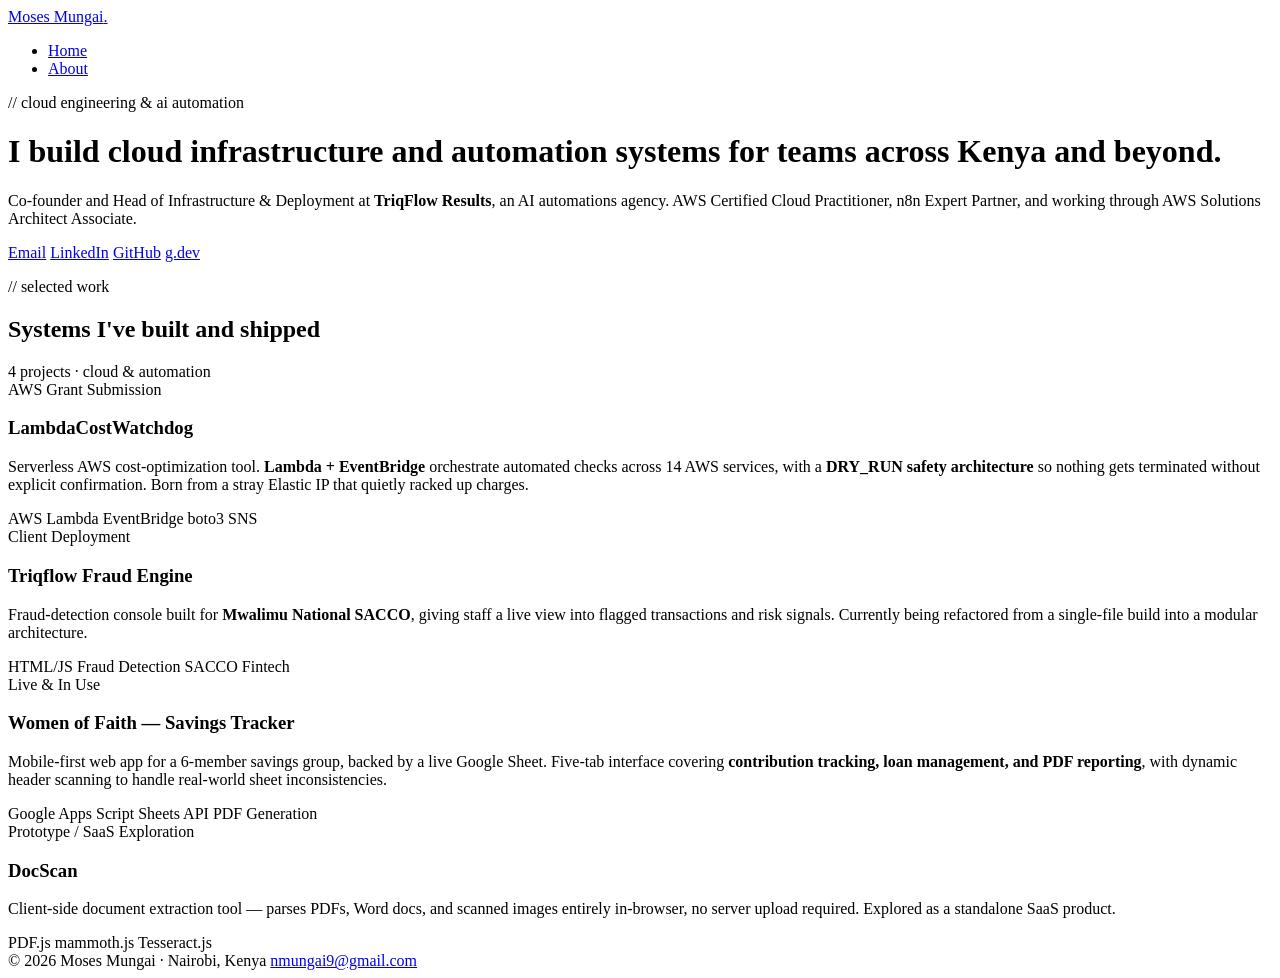
==== index.html @ 9ee469be "Add files via upload" ====
<!DOCTYPE html>
<html lang="en">
<head>
<meta charset="UTF-8">
<meta name="viewport" content="width=device-width, initial-scale=1.0">
<title>Moses Mungai — Cloud Engineer & AI Automation Specialist</title>
<meta name="description" content="Moses Mungai is a cloud engineer and AI automation specialist based in Nairobi, Kenya, and co-founder of TriqFlow Results.">
<link rel="preconnect" href="https://fonts.googleapis.com">
<link rel="preconnect" href="https://fonts.gstatic.com" crossorigin>
<link rel="stylesheet" href="https://fonts.googleapis.com/css2?family=Space+Grotesk:wght@500;600;700&family=Inter:wght@400;500&family=IBM+Plex+Mono:wght@400;500&display=swap">
<link rel="stylesheet" href="assets/css/style.css">
</head>
<body>

<nav class="site-nav">
  <a class="brand" href="index.html">Moses Mungai<span class="dot">.</span></a>
  <ul>
    <li><a class="nav-link active" href="index.html">Home</a></li>
    <li><a class="nav-link" href="about.html">About</a></li>
  </ul>
</nav>

<header class="hero">
  <p class="hero-eyebrow mono">// cloud engineering &amp; ai automation</p>
  <h1>I build cloud infrastructure and automation systems for teams across Kenya and beyond.</h1>
  <p class="lede">Co-founder and Head of Infrastructure &amp; Deployment at <b style="color:var(--text)">TriqFlow Results</b>, an AI automations agency. AWS Certified Cloud Practitioner, n8n Expert Partner, and working through AWS Solutions Architect Associate.</p>
  <div class="hero-links">
    <a href="mailto:nmungai9@gmail.com">Email</a>
    <a href="https://www.linkedin.com/in/moses-mungai-624746160/" target="_blank" rel="noopener">LinkedIn</a>
    <a href="https://github.com/moses910" target="_blank" rel="noopener">GitHub</a>
    <a href="http://g.dev/Mosesmungai" target="_blank" rel="noopener">g.dev</a>
  </div>
</header>

<section class="section" id="work">
  <div class="section-header">
    <div>
      <p class="section-eyebrow mono">// selected work</p>
      <h2 class="section-title">Systems I've built and shipped</h2>
    </div>
    <span class="section-sub mono">4 projects · cloud &amp; automation</span>
  </div>

  <div class="work-grid">

    <div class="card">
      <div class="status status-prod mono"><span class="dot dot-prod"></span>AWS Grant Submission</div>
      <h3>LambdaCostWatchdog</h3>
      <p>Serverless AWS cost-optimization tool. <b>Lambda + EventBridge</b> orchestrate automated checks across 14 AWS services, with a <b>DRY_RUN safety architecture</b> so nothing gets terminated without explicit confirmation. Born from a stray Elastic IP that quietly racked up charges.</p>
      <div class="tags mono">
        <span class="tag">AWS Lambda</span>
        <span class="tag">EventBridge</span>
        <span class="tag">boto3</span>
        <span class="tag">SNS</span>
      </div>
    </div>

    <div class="card">
      <div class="status status-prod mono"><span class="dot dot-prod"></span>Client Deployment</div>
      <h3>Triqflow Fraud Engine</h3>
      <p>Fraud-detection console built for <b>Mwalimu National SACCO</b>, giving staff a live view into flagged transactions and risk signals. Currently being refactored from a single-file build into a modular architecture.</p>
      <div class="tags mono">
        <span class="tag">HTML/JS</span>
        <span class="tag">Fraud Detection</span>
        <span class="tag">SACCO Fintech</span>
      </div>
    </div>

    <div class="card">
      <div class="status status-live mono"><span class="dot dot-live"></span>Live &amp; In Use</div>
      <h3>Women of Faith — Savings Tracker</h3>
      <p>Mobile-first web app for a 6-member savings group, backed by a live Google Sheet. Five-tab interface covering <b>contribution tracking, loan management, and PDF reporting</b>, with dynamic header scanning to handle real-world sheet inconsistencies.</p>
      <div class="tags mono">
        <span class="tag">Google Apps Script</span>
        <span class="tag">Sheets API</span>
        <span class="tag">PDF Generation</span>
      </div>
    </div>

    <div class="card">
      <div class="status status-proto mono"><span class="dot dot-proto"></span>Prototype / SaaS Exploration</div>
      <h3>DocScan</h3>
      <p>Client-side document extraction tool — parses PDFs, Word docs, and scanned images entirely in-browser, no server upload required. Explored as a standalone SaaS product.</p>
      <div class="tags mono">
        <span class="tag">PDF.js</span>
        <span class="tag">mammoth.js</span>
        <span class="tag">Tesseract.js</span>
      </div>
    </div>

  </div>
</section>

<footer class="site-footer">
  <span>© 2026 Moses Mungai · Nairobi, Kenya</span>
  <span><a href="mailto:nmungai9@gmail.com">nmungai9@gmail.com</a></span>
</footer>

</body>
</html>
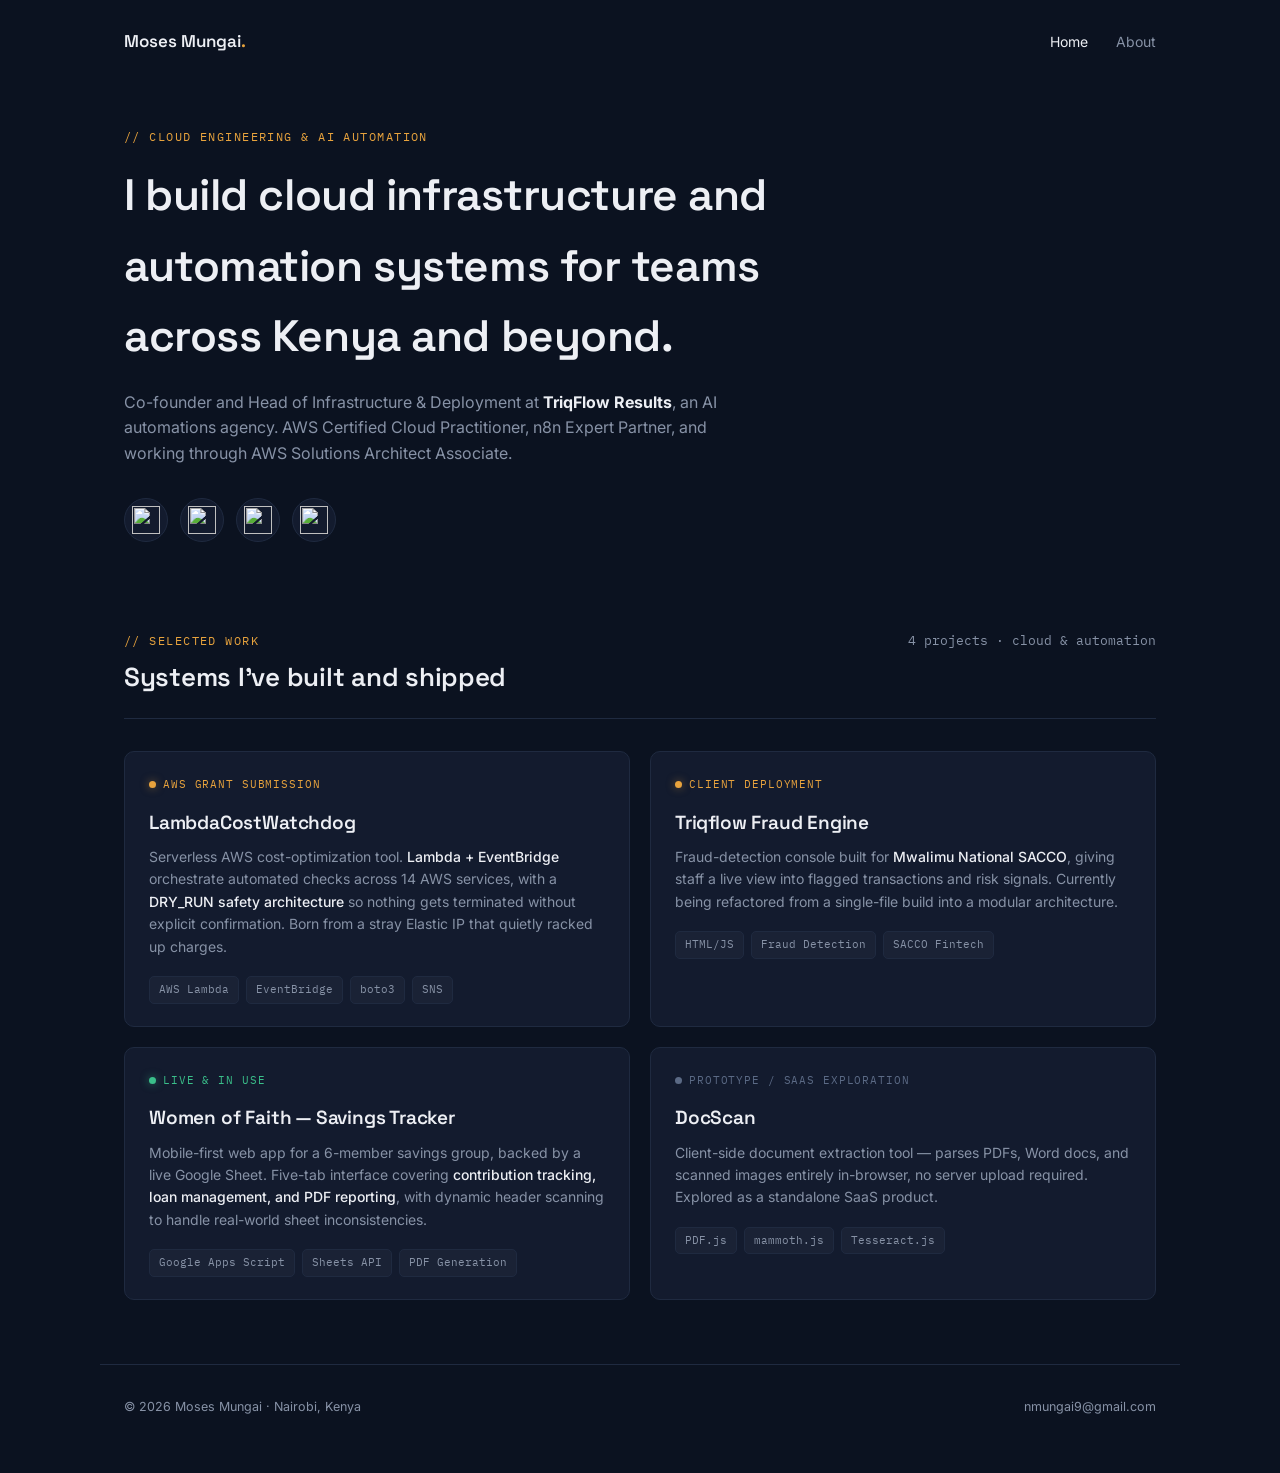
==== commit 018f73c5: "Restyle hero links as icon buttons" ====
--- a/index.html
+++ b/index.html
@@ -24,11 +24,19 @@
   <p class="hero-eyebrow mono">// cloud engineering &amp; ai automation</p>
   <h1>I build cloud infrastructure and automation systems for teams across Kenya and beyond.</h1>
   <p class="lede">Co-founder and Head of Infrastructure &amp; Deployment at <b style="color:var(--text)">TriqFlow Results</b>, an AI automations agency. AWS Certified Cloud Practitioner, n8n Expert Partner, and working through AWS Solutions Architect Associate.</p>
-  <div class="hero-links">
-    <a href="mailto:nmungai9@gmail.com">Email</a>
-    <a href="https://www.linkedin.com/in/moses-mungai-624746160/" target="_blank" rel="noopener">LinkedIn</a>
-    <a href="https://github.com/moses910" target="_blank" rel="noopener">GitHub</a>
-    <a href="http://g.dev/Mosesmungai" target="_blank" rel="noopener">g.dev</a>
+  <div class="hero-links" aria-label="Profile and contact links">
+    <a class="hero-icon-link" href="mailto:nmungai9@gmail.com" aria-label="Email Moses Mungai">
+      <img src="https://ssl.gstatic.com/atari/images/sociallinks/email_white_28dp.png" alt="" width="28" height="28">
+    </a>
+    <a class="hero-icon-link" href="https://www.linkedin.com/in/moses-mungai-624746160/" target="_blank" rel="noopener" aria-label="Moses Mungai on LinkedIn">
+      <img src="https://ssl.gstatic.com/atari/images/sociallinks/linkedin_white_28dp.png" alt="" width="28" height="28">
+    </a>
+    <a class="hero-icon-link" href="https://github.com/moses910" target="_blank" rel="noopener" aria-label="Moses Mungai on GitHub">
+      <img src="https://ssl.gstatic.com/atari/images/sociallinks/github_white_28dp.png" alt="" width="28" height="28">
+    </a>
+    <a class="hero-icon-link" href="http://g.dev/Mosesmungai" target="_blank" rel="noopener" aria-label="Moses Mungai on g.dev">
+      <img src="https://ssl.gstatic.com/atari/images/sociallinks/link_white_28dp.png" alt="" width="28" height="28">
+    </a>
   </div>
 </header>
 
--- a/assets/css/style.css
+++ b/assets/css/style.css
@@ -0,0 +1,356 @@
+/* ===== Design tokens ===== */
+:root {
+  --bg: #0B1220;
+  --surface: #131B2E;
+  --surface-hover: #182238;
+  --border: #1F2A40;
+  --text: #EDEFF4;
+  --text-muted: #8792A6;
+  --amber: #E8A33D;
+  --mint: #3ABF8A;
+  --slate: #5B6A85;
+  --max: 1080px;
+}
+
+* { box-sizing: border-box; }
+
+html { scroll-behavior: smooth; }
+
+body {
+  margin: 0;
+  background: var(--bg);
+  color: var(--text);
+  font-family: 'Inter', -apple-system, BlinkMacSystemFont, sans-serif;
+  line-height: 1.6;
+}
+
+h1, h2, h3 {
+  font-family: 'Space Grotesk', sans-serif;
+  font-weight: 600;
+  letter-spacing: -0.01em;
+  margin: 0;
+}
+
+a { color: inherit; }
+
+a:focus-visible, button:focus-visible {
+  outline: 2px solid var(--amber);
+  outline-offset: 3px;
+}
+
+.mono {
+  font-family: 'IBM Plex Mono', monospace;
+}
+
+/* ===== Nav ===== */
+.site-nav {
+  max-width: var(--max);
+  margin: 0 auto;
+  display: flex;
+  align-items: center;
+  justify-content: space-between;
+  padding: 28px 24px 0;
+}
+
+.site-nav .brand {
+  font-family: 'Space Grotesk', sans-serif;
+  font-weight: 600;
+  font-size: 17px;
+  text-decoration: none;
+  color: var(--text);
+}
+
+.site-nav .brand .dot {
+  color: var(--amber);
+}
+
+.site-nav ul {
+  list-style: none;
+  display: flex;
+  gap: 28px;
+  margin: 0;
+  padding: 0;
+}
+
+.site-nav a.nav-link {
+  text-decoration: none;
+  font-size: 14px;
+  color: var(--text-muted);
+  transition: color 0.15s ease;
+}
+
+.site-nav a.nav-link:hover,
+.site-nav a.nav-link.active {
+  color: var(--text);
+}
+
+/* ===== Hero ===== */
+.hero {
+  max-width: var(--max);
+  margin: 0 auto;
+  padding: 72px 24px 48px;
+}
+
+.hero-eyebrow {
+  font-size: 12px;
+  letter-spacing: 0.12em;
+  text-transform: uppercase;
+  color: var(--amber);
+  margin: 0 0 14px;
+}
+
+.hero h1 {
+  font-size: clamp(30px, 4vw, 44px);
+  max-width: 780px;
+}
+
+.hero p.lede {
+  max-width: 620px;
+  color: var(--text-muted);
+  font-size: 16px;
+  margin-top: 18px;
+}
+
+.hero-links {
+  display: flex;
+  gap: 12px;
+  margin-top: 32px;
+  flex-wrap: wrap;
+}
+
+.hero-icon-link {
+  display: inline-flex;
+  align-items: center;
+  justify-content: center;
+  width: 44px;
+  height: 44px;
+  text-decoration: none;
+  background: var(--surface);
+  border: 1px solid var(--border);
+  border-radius: 50%;
+  transition: border-color 0.15s ease, background 0.15s ease, transform 0.15s ease;
+}
+
+.hero-icon-link:hover {
+  border-color: var(--amber);
+  background: var(--surface-hover);
+  transform: translateY(-1px);
+}
+
+.hero-icon-link img {
+  width: 28px;
+  height: 28px;
+  display: block;
+}
+
+/* ===== Section shell (reused: Selected Work / Certifications / Experience) ===== */
+.section {
+  max-width: var(--max);
+  margin: 0 auto;
+  padding: 40px 24px 64px;
+}
+
+.section-header {
+  display: flex;
+  align-items: baseline;
+  justify-content: space-between;
+  flex-wrap: wrap;
+  gap: 12px;
+  border-bottom: 1px solid var(--border);
+  padding-bottom: 20px;
+  margin-bottom: 32px;
+}
+
+.section-eyebrow {
+  font-size: 12px;
+  letter-spacing: 0.12em;
+  color: var(--amber);
+  text-transform: uppercase;
+  margin: 0 0 6px;
+}
+
+.section-title {
+  font-size: 26px;
+}
+
+.section-sub {
+  font-size: 12.5px;
+  color: var(--text-muted);
+}
+
+/* ===== Work grid ===== */
+.work-grid {
+  display: grid;
+  grid-template-columns: repeat(2, 1fr);
+  gap: 20px;
+}
+
+.card {
+  background: var(--surface);
+  border: 1px solid var(--border);
+  border-radius: 10px;
+  padding: 24px 24px 22px;
+  transition: border-color 0.2s ease, background 0.2s ease, transform 0.2s ease;
+}
+
+.card:hover {
+  background: var(--surface-hover);
+  border-color: #2A3B5C;
+  transform: translateY(-2px);
+}
+
+.status {
+  display: flex;
+  align-items: center;
+  gap: 7px;
+  font-size: 11px;
+  letter-spacing: 0.08em;
+  text-transform: uppercase;
+  margin-bottom: 14px;
+}
+
+.dot {
+  width: 7px;
+  height: 7px;
+  border-radius: 50%;
+  flex-shrink: 0;
+}
+
+.dot-live { background: var(--mint); box-shadow: 0 0 8px rgba(58,191,138,0.6); }
+.dot-prod { background: var(--amber); box-shadow: 0 0 8px rgba(232,163,61,0.5); }
+.dot-proto { background: var(--slate); }
+
+.status-live { color: var(--mint); }
+.status-prod { color: var(--amber); }
+.status-proto { color: var(--slate); }
+
+.card h3 {
+  font-size: 19px;
+  margin-bottom: 8px;
+}
+
+.card p {
+  font-size: 14px;
+  color: var(--text-muted);
+  margin: 0 0 18px;
+}
+
+.card p b { color: var(--text); font-weight: 500; }
+
+.tags {
+  display: flex;
+  flex-wrap: wrap;
+  gap: 7px;
+}
+
+.tag {
+  font-size: 11px;
+  color: var(--text-muted);
+  background: rgba(255,255,255,0.03);
+  border: 1px solid var(--border);
+  padding: 4px 9px;
+  border-radius: 5px;
+}
+
+/* ===== Certifications ===== */
+.cert-grid {
+  display: grid;
+  grid-template-columns: repeat(2, 1fr);
+  gap: 14px;
+}
+
+.cert {
+  display: flex;
+  align-items: center;
+  gap: 14px;
+  background: var(--surface);
+  border: 1px solid var(--border);
+  border-radius: 10px;
+  padding: 16px 18px;
+}
+
+.cert-icon {
+  width: 34px;
+  height: 34px;
+  border-radius: 8px;
+  background: rgba(232,163,61,0.1);
+  border: 1px solid rgba(232,163,61,0.3);
+  display: flex;
+  align-items: center;
+  justify-content: center;
+  color: var(--amber);
+  font-size: 13px;
+  font-weight: 600;
+  flex-shrink: 0;
+}
+
+.cert-name { font-size: 14px; color: var(--text); margin: 0 0 2px; }
+.cert-meta { font-size: 12px; color: var(--text-muted); margin: 0; }
+
+/* ===== Experience timeline ===== */
+.timeline-item {
+  padding: 20px 0;
+  border-bottom: 1px solid var(--border);
+}
+
+.timeline-item:last-child { border-bottom: none; }
+
+.timeline-top {
+  display: flex;
+  justify-content: space-between;
+  flex-wrap: wrap;
+  gap: 8px;
+  margin-bottom: 6px;
+}
+
+.timeline-role { font-size: 16px; color: var(--text); font-weight: 500; font-family: 'Space Grotesk', sans-serif; }
+.timeline-org { font-size: 13px; color: var(--amber); }
+.timeline-date { font-size: 12px; color: var(--text-muted); }
+
+.timeline-item ul {
+  margin: 10px 0 0;
+  padding-left: 18px;
+  color: var(--text-muted);
+  font-size: 14px;
+}
+
+.timeline-item li { margin-bottom: 5px; }
+
+/* ===== About intro ===== */
+.about-copy {
+  max-width: 720px;
+  color: var(--text-muted);
+  font-size: 15px;
+}
+
+.about-copy p { margin: 0 0 16px; }
+
+/* ===== Footer ===== */
+.site-footer {
+  max-width: var(--max);
+  margin: 0 auto;
+  padding: 32px 24px 56px;
+  border-top: 1px solid var(--border);
+  display: flex;
+  justify-content: space-between;
+  flex-wrap: wrap;
+  gap: 12px;
+  font-size: 12.5px;
+  color: var(--text-muted);
+}
+
+.site-footer a { text-decoration: none; color: var(--text-muted); }
+.site-footer a:hover { color: var(--amber); }
+
+/* ===== Responsive ===== */
+@media (max-width: 720px) {
+  .work-grid, .cert-grid { grid-template-columns: 1fr; }
+  .site-nav { flex-direction: column; align-items: flex-start; gap: 14px; }
+  .site-nav ul { gap: 18px; }
+}
+
+/* ===== Reduced motion ===== */
+@media (prefers-reduced-motion: reduce) {
+  html { scroll-behavior: auto; }
+  .card { transition: none; }
+}
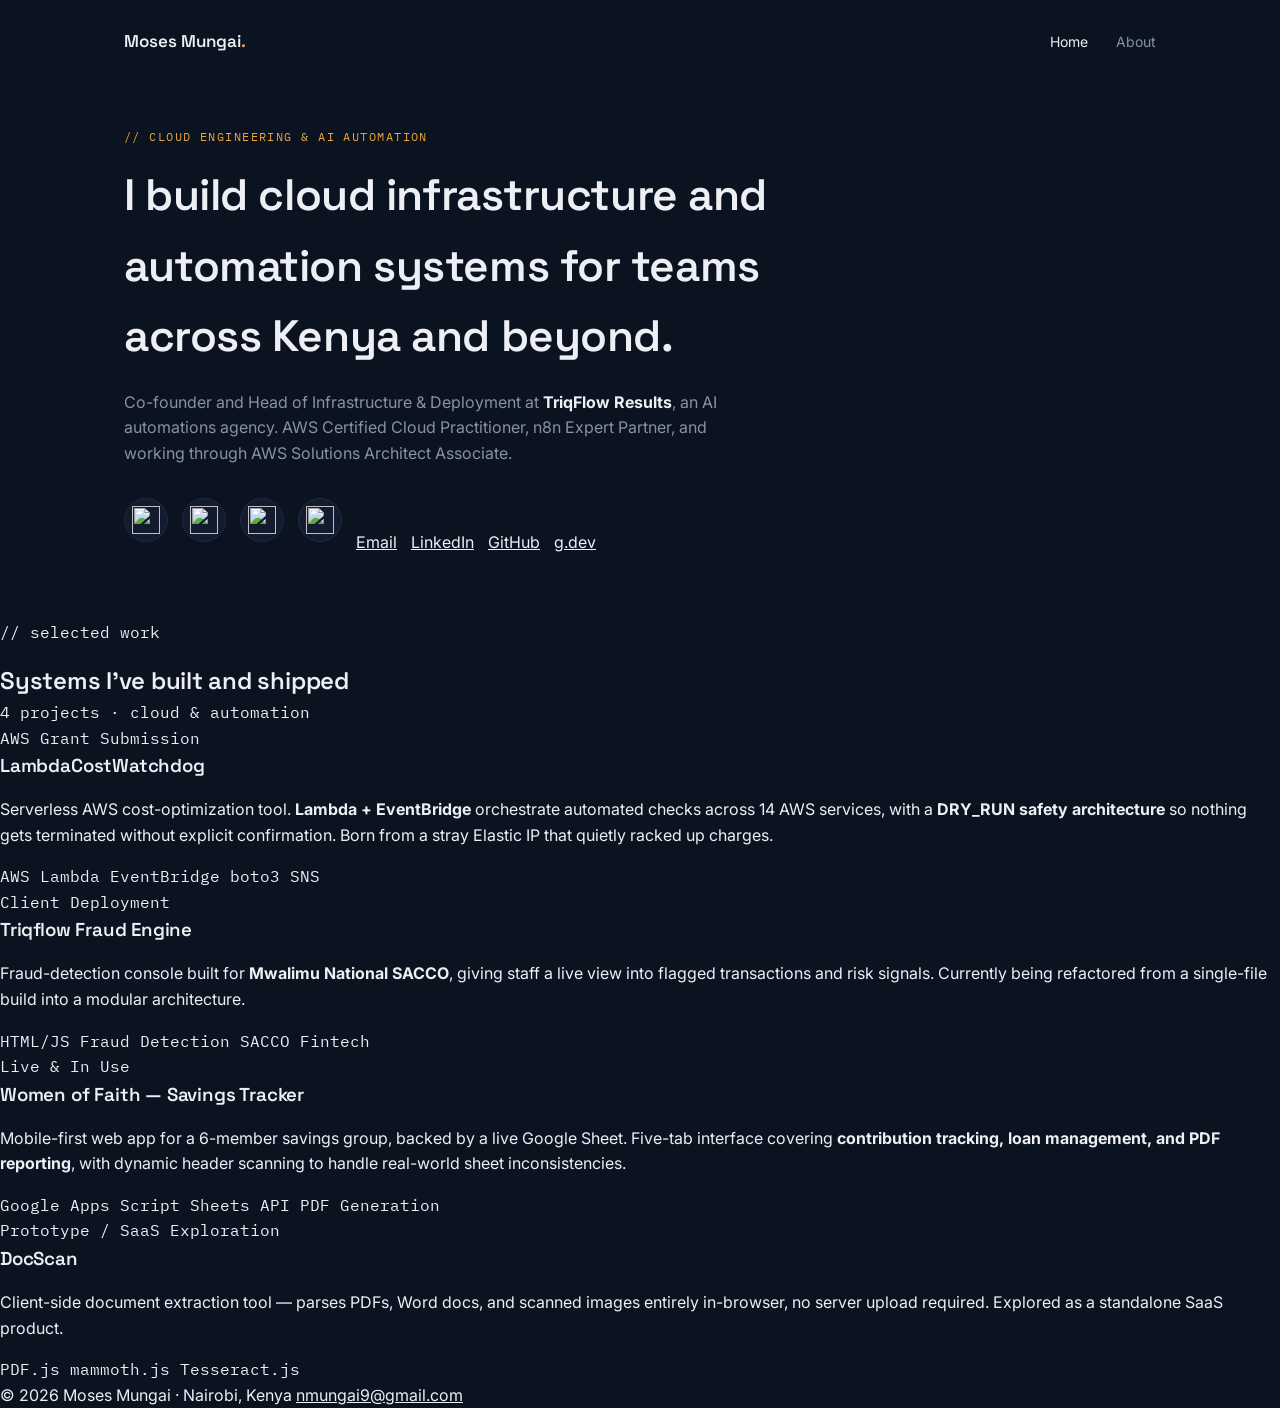
==== commit 244db309: "Merge branch 'main' into codex/find-repository-purpose-and-overview" ====
--- a/index.html
+++ b/index.html
@@ -37,6 +37,11 @@
     <a class="hero-icon-link" href="http://g.dev/Mosesmungai" target="_blank" rel="noopener" aria-label="Moses Mungai on g.dev">
       <img src="https://ssl.gstatic.com/atari/images/sociallinks/link_white_28dp.png" alt="" width="28" height="28">
     </a>
+  <div class="hero-links">
+    <a href="mailto:nmungai9@gmail.com">Email</a>
+    <a href="https://www.linkedin.com/in/moses-mungai-624746160/" target="_blank" rel="noopener">LinkedIn</a>
+    <a href="https://github.com/moses910" target="_blank" rel="noopener">GitHub</a>
+    <a href="http://g.dev/Mosesmungai" target="_blank" rel="noopener">g.dev</a>
   </div>
 </header>
 
--- a/assets/css/style.css
+++ b/assets/css/style.css
@@ -114,6 +114,7 @@
 .hero-links {
   display: flex;
   gap: 12px;
+  gap: 14px;
   margin-top: 32px;
   flex-wrap: wrap;
 }
@@ -141,6 +142,23 @@
   width: 28px;
   height: 28px;
   display: block;
+.hero-links a {
+  display: inline-flex;
+  align-items: center;
+  gap: 8px;
+  text-decoration: none;
+  font-size: 13px;
+  color: var(--text);
+  background: var(--surface);
+  border: 1px solid var(--border);
+  padding: 9px 16px;
+  border-radius: 8px;
+  transition: border-color 0.15s ease, background 0.15s ease;
+}
+
+.hero-links a:hover {
+  border-color: var(--amber);
+  background: var(--surface-hover);
 }
 
 /* ===== Section shell (reused: Selected Work / Certifications / Experience) ===== */
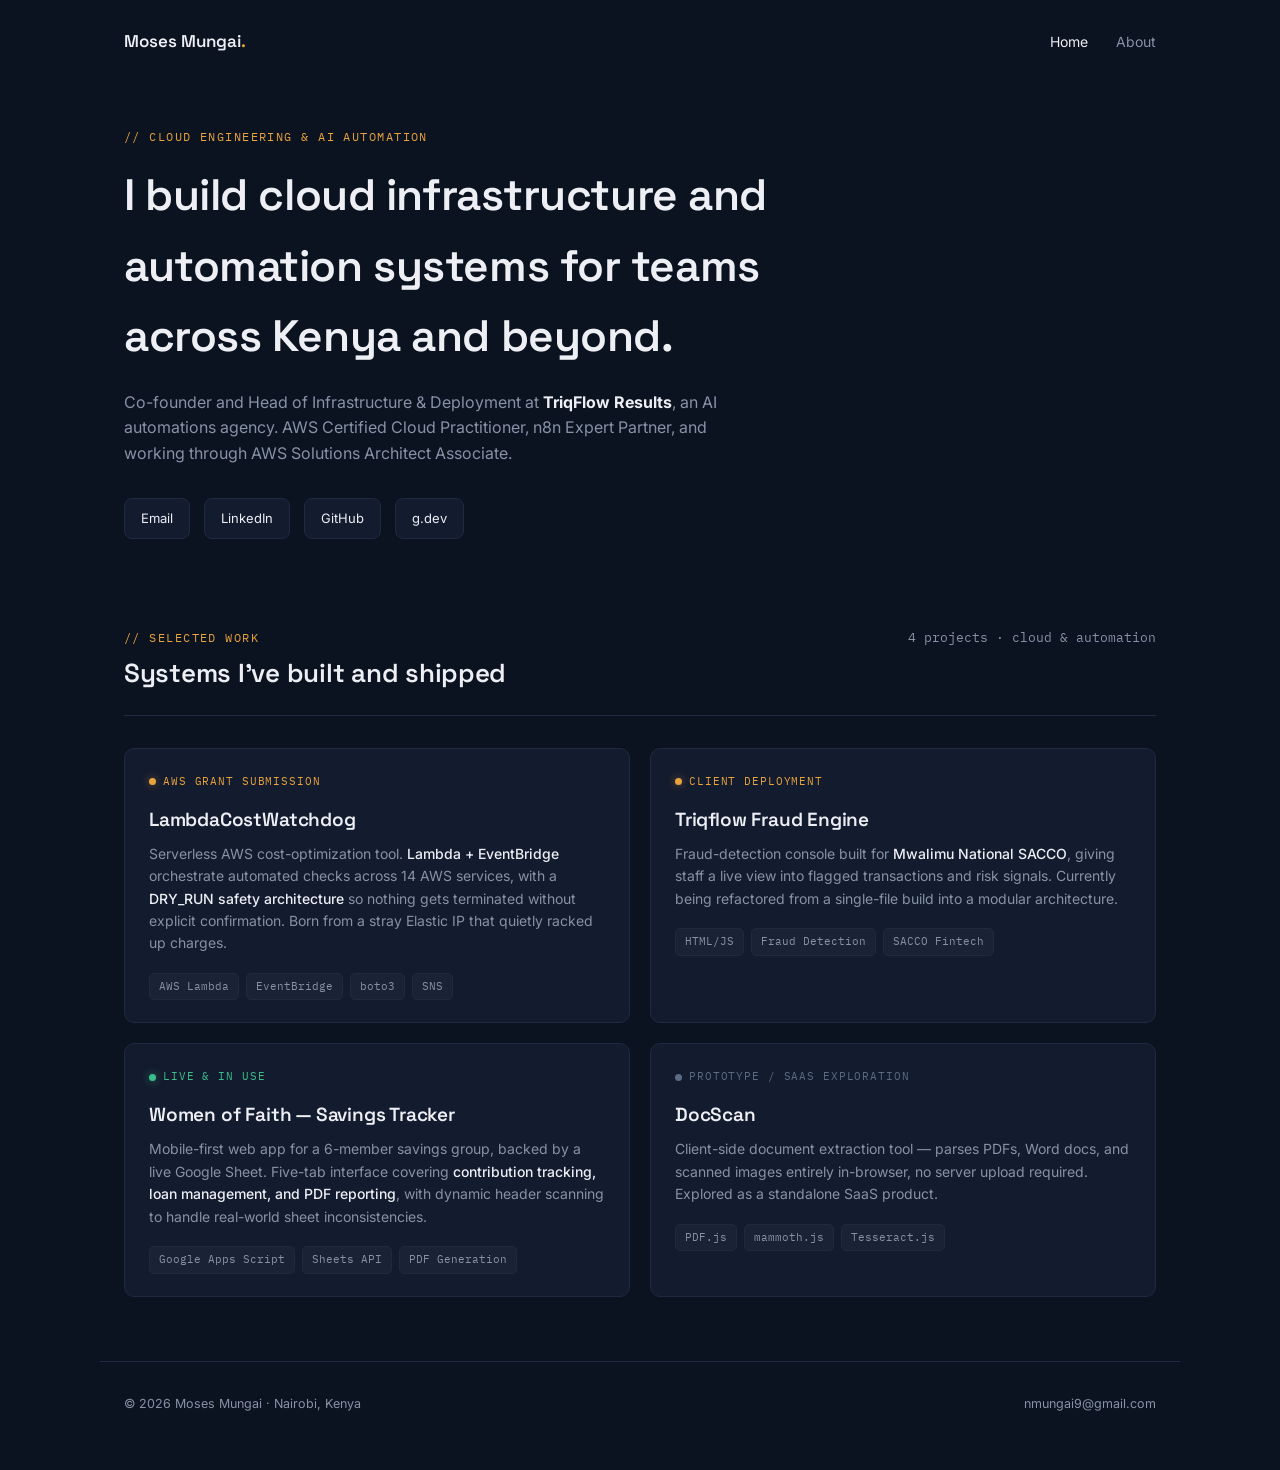
==== commit 002c8630: "Revert "Refactor hero links to circular icon buttons and flatten site directory"" ====
--- a/index.html
+++ b/index.html
@@ -24,19 +24,6 @@
   <p class="hero-eyebrow mono">// cloud engineering &amp; ai automation</p>
   <h1>I build cloud infrastructure and automation systems for teams across Kenya and beyond.</h1>
   <p class="lede">Co-founder and Head of Infrastructure &amp; Deployment at <b style="color:var(--text)">TriqFlow Results</b>, an AI automations agency. AWS Certified Cloud Practitioner, n8n Expert Partner, and working through AWS Solutions Architect Associate.</p>
-  <div class="hero-links" aria-label="Profile and contact links">
-    <a class="hero-icon-link" href="mailto:nmungai9@gmail.com" aria-label="Email Moses Mungai">
-      <img src="https://ssl.gstatic.com/atari/images/sociallinks/email_white_28dp.png" alt="" width="28" height="28">
-    </a>
-    <a class="hero-icon-link" href="https://www.linkedin.com/in/moses-mungai-624746160/" target="_blank" rel="noopener" aria-label="Moses Mungai on LinkedIn">
-      <img src="https://ssl.gstatic.com/atari/images/sociallinks/linkedin_white_28dp.png" alt="" width="28" height="28">
-    </a>
-    <a class="hero-icon-link" href="https://github.com/moses910" target="_blank" rel="noopener" aria-label="Moses Mungai on GitHub">
-      <img src="https://ssl.gstatic.com/atari/images/sociallinks/github_white_28dp.png" alt="" width="28" height="28">
-    </a>
-    <a class="hero-icon-link" href="http://g.dev/Mosesmungai" target="_blank" rel="noopener" aria-label="Moses Mungai on g.dev">
-      <img src="https://ssl.gstatic.com/atari/images/sociallinks/link_white_28dp.png" alt="" width="28" height="28">
-    </a>
   <div class="hero-links">
     <a href="mailto:nmungai9@gmail.com">Email</a>
     <a href="https://www.linkedin.com/in/moses-mungai-624746160/" target="_blank" rel="noopener">LinkedIn</a>
--- a/assets/css/style.css
+++ b/assets/css/style.css
@@ -113,35 +113,11 @@
 
 .hero-links {
   display: flex;
-  gap: 12px;
   gap: 14px;
   margin-top: 32px;
   flex-wrap: wrap;
 }
 
-.hero-icon-link {
-  display: inline-flex;
-  align-items: center;
-  justify-content: center;
-  width: 44px;
-  height: 44px;
-  text-decoration: none;
-  background: var(--surface);
-  border: 1px solid var(--border);
-  border-radius: 50%;
-  transition: border-color 0.15s ease, background 0.15s ease, transform 0.15s ease;
-}
-
-.hero-icon-link:hover {
-  border-color: var(--amber);
-  background: var(--surface-hover);
-  transform: translateY(-1px);
-}
-
-.hero-icon-link img {
-  width: 28px;
-  height: 28px;
-  display: block;
 .hero-links a {
   display: inline-flex;
   align-items: center;
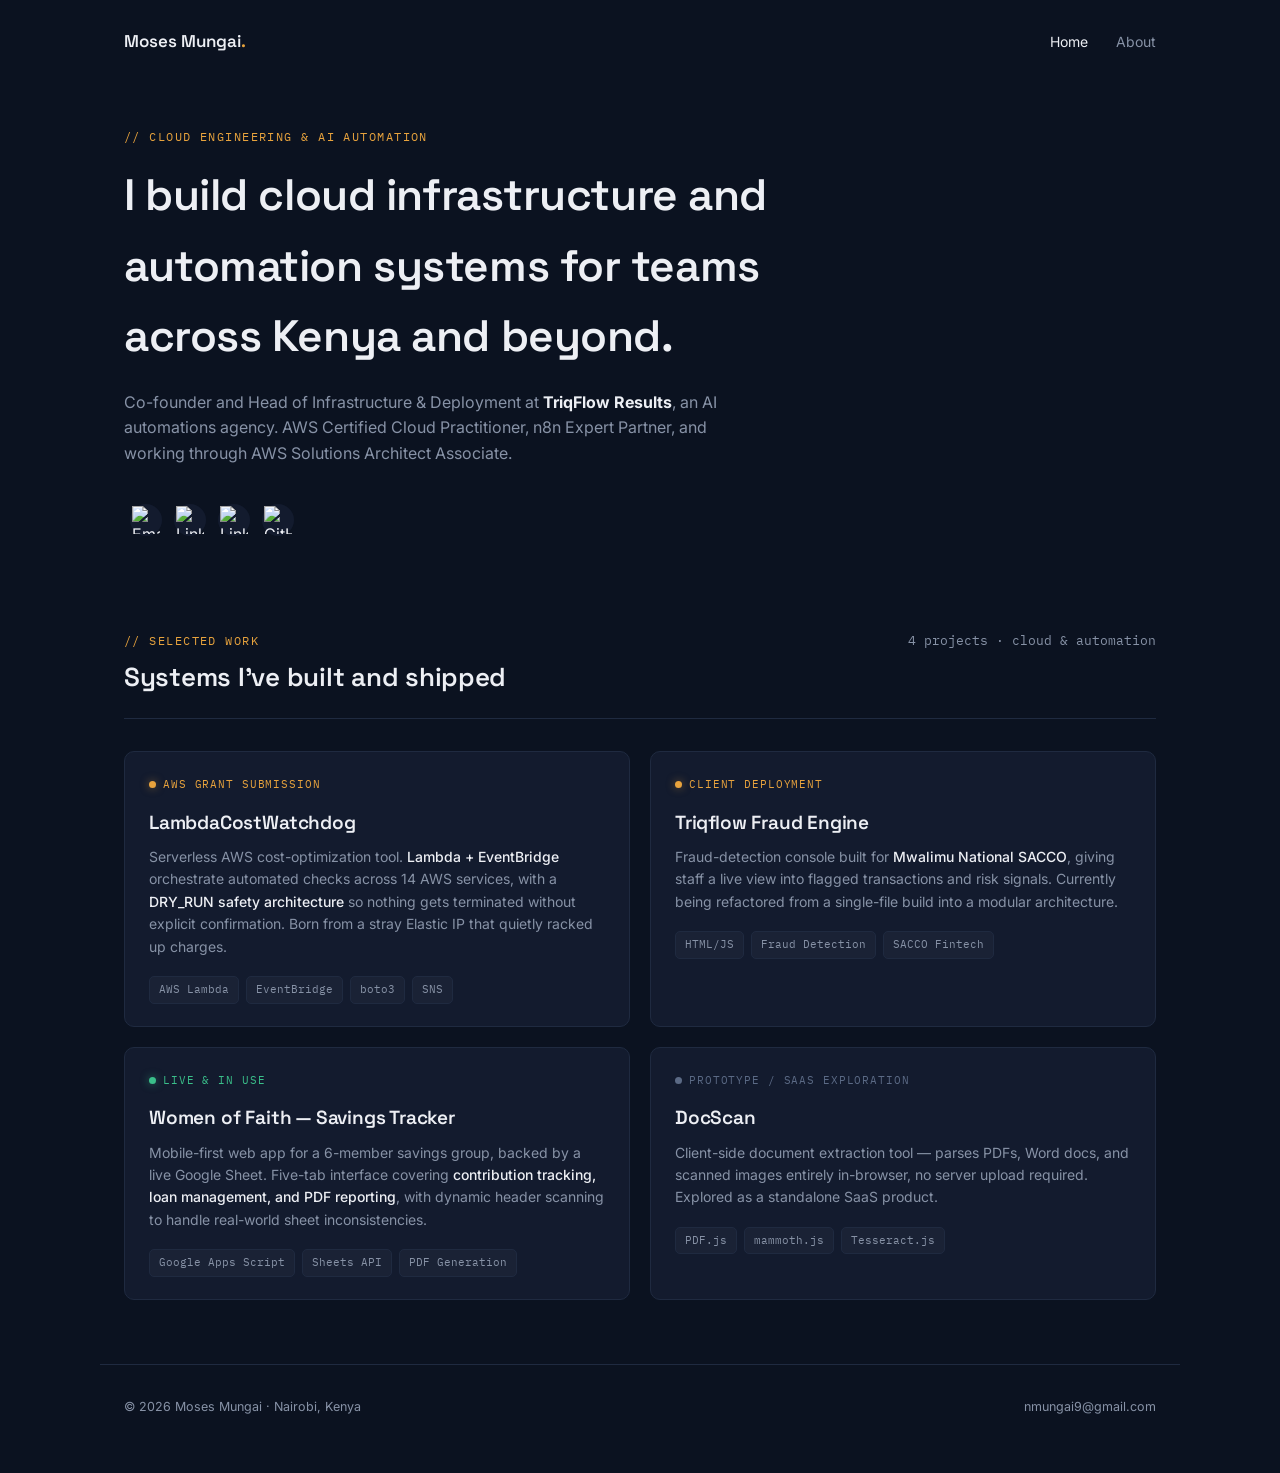
==== commit cd64ed6f: "Match hero link icon button style" ====
--- a/index.html
+++ b/index.html
@@ -24,11 +24,19 @@
   <p class="hero-eyebrow mono">// cloud engineering &amp; ai automation</p>
   <h1>I build cloud infrastructure and automation systems for teams across Kenya and beyond.</h1>
   <p class="lede">Co-founder and Head of Infrastructure &amp; Deployment at <b style="color:var(--text)">TriqFlow Results</b>, an AI automations agency. AWS Certified Cloud Practitioner, n8n Expert Partner, and working through AWS Solutions Architect Associate.</p>
-  <div class="hero-links">
-    <a href="mailto:nmungai9@gmail.com">Email</a>
-    <a href="https://www.linkedin.com/in/moses-mungai-624746160/" target="_blank" rel="noopener">LinkedIn</a>
-    <a href="https://github.com/moses910" target="_blank" rel="noopener">GitHub</a>
-    <a href="http://g.dev/Mosesmungai" target="_blank" rel="noopener">g.dev</a>
+  <div class="hero-links" aria-label="Profile and contact links">
+    <a class="hero-icon-link" href="mailto:nmungai9@gmail.com" target="_blank" aria-label="Email Moses Mungai">
+      <img class="hero-icon" src="https://ssl.gstatic.com/atari/images/sociallinks/email_white_28dp.png" alt="Email" width="28" height="28">
+    </a>
+    <a class="hero-icon-link" href="https://www.linkedin.com/in/moses-mungai-624746160/" target="_blank" rel="noopener" aria-label="Moses Mungai on LinkedIn">
+      <img class="hero-icon" src="https://ssl.gstatic.com/atari/images/sociallinks/linkedin_white_28dp.png" alt="LinkedIn" width="28" height="28">
+    </a>
+    <a class="hero-icon-link" href="http://g.dev/Mosesmungai" target="_blank" rel="noopener" aria-label="Moses Mungai on g.dev">
+      <img class="hero-icon" src="https://ssl.gstatic.com/atari/images/sociallinks/link_white_28dp.png" alt="Link" width="28" height="28">
+    </a>
+    <a class="hero-icon-link" href="https://github.com/moses910" target="_blank" rel="noopener" aria-label="Moses Mungai on GitHub">
+      <img class="hero-icon" src="https://ssl.gstatic.com/atari/images/sociallinks/github_white_28dp.png" alt="GitHub" width="28" height="28">
+    </a>
   </div>
 </header>
 
--- a/assets/css/style.css
+++ b/assets/css/style.css
@@ -113,28 +113,30 @@
 
 .hero-links {
   display: flex;
-  gap: 14px;
   margin-top: 32px;
   flex-wrap: wrap;
 }
 
-.hero-links a {
+.hero-icon-link {
   display: inline-flex;
   align-items: center;
-  gap: 8px;
+  justify-content: center;
+  width: 32px;
+  height: 32px;
+  margin: 6px;
   text-decoration: none;
-  font-size: 13px;
-  color: var(--text);
   background: var(--surface);
-  border: 1px solid var(--border);
-  padding: 9px 16px;
-  border-radius: 8px;
-  transition: border-color 0.15s ease, background 0.15s ease;
-}
-
-.hero-links a:hover {
-  border-color: var(--amber);
+  border-radius: 50%;
+}
+
+.hero-icon-link:hover {
   background: var(--surface-hover);
+}
+
+.hero-icon {
+  width: 28px;
+  height: 28px;
+  display: block;
 }
 
 /* ===== Section shell (reused: Selected Work / Certifications / Experience) ===== */
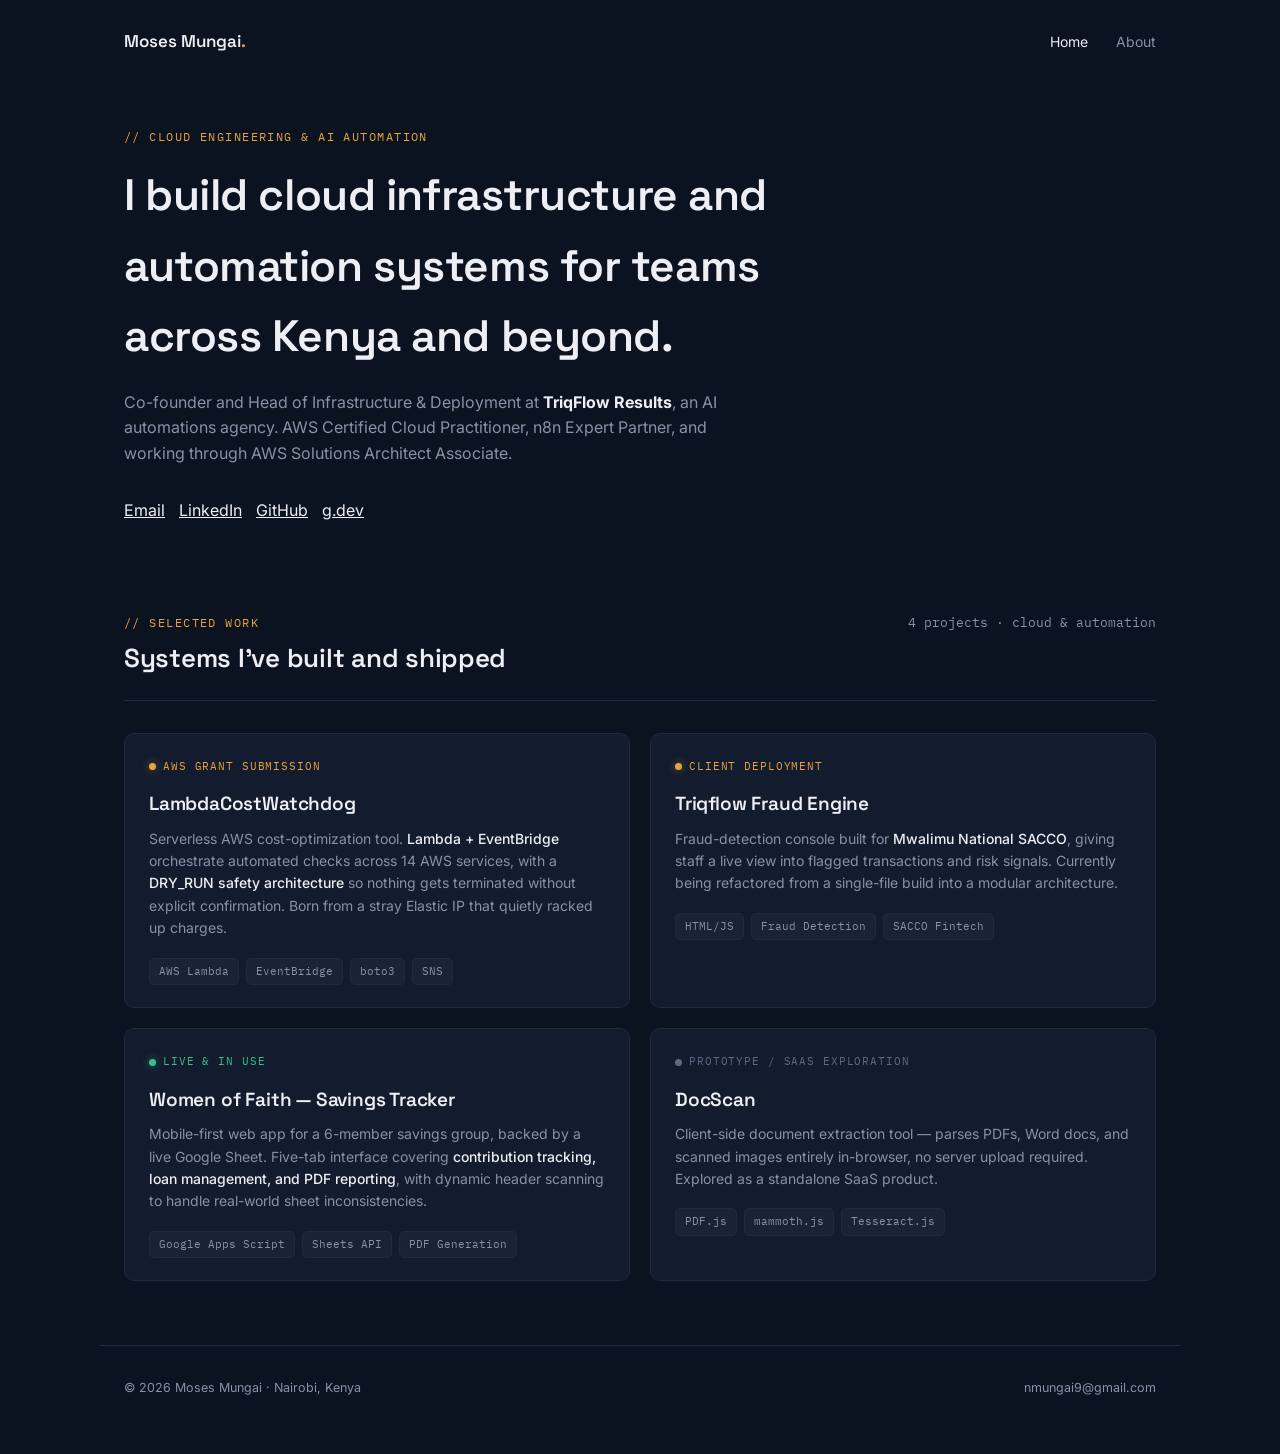
==== commit d4158747: "Merge branch 'main' into codex/find-repository-purpose-and-overview-uu9boe" ====
--- a/index.html
+++ b/index.html
@@ -24,19 +24,11 @@
   <p class="hero-eyebrow mono">// cloud engineering &amp; ai automation</p>
   <h1>I build cloud infrastructure and automation systems for teams across Kenya and beyond.</h1>
   <p class="lede">Co-founder and Head of Infrastructure &amp; Deployment at <b style="color:var(--text)">TriqFlow Results</b>, an AI automations agency. AWS Certified Cloud Practitioner, n8n Expert Partner, and working through AWS Solutions Architect Associate.</p>
-  <div class="hero-links" aria-label="Profile and contact links">
-    <a class="hero-icon-link" href="mailto:nmungai9@gmail.com" target="_blank" aria-label="Email Moses Mungai">
-      <img class="hero-icon" src="https://ssl.gstatic.com/atari/images/sociallinks/email_white_28dp.png" alt="Email" width="28" height="28">
-    </a>
-    <a class="hero-icon-link" href="https://www.linkedin.com/in/moses-mungai-624746160/" target="_blank" rel="noopener" aria-label="Moses Mungai on LinkedIn">
-      <img class="hero-icon" src="https://ssl.gstatic.com/atari/images/sociallinks/linkedin_white_28dp.png" alt="LinkedIn" width="28" height="28">
-    </a>
-    <a class="hero-icon-link" href="http://g.dev/Mosesmungai" target="_blank" rel="noopener" aria-label="Moses Mungai on g.dev">
-      <img class="hero-icon" src="https://ssl.gstatic.com/atari/images/sociallinks/link_white_28dp.png" alt="Link" width="28" height="28">
-    </a>
-    <a class="hero-icon-link" href="https://github.com/moses910" target="_blank" rel="noopener" aria-label="Moses Mungai on GitHub">
-      <img class="hero-icon" src="https://ssl.gstatic.com/atari/images/sociallinks/github_white_28dp.png" alt="GitHub" width="28" height="28">
-    </a>
+  <div class="hero-links">
+    <a href="mailto:nmungai9@gmail.com">Email</a>
+    <a href="https://www.linkedin.com/in/moses-mungai-624746160/" target="_blank" rel="noopener">LinkedIn</a>
+    <a href="https://github.com/moses910" target="_blank" rel="noopener">GitHub</a>
+    <a href="http://g.dev/Mosesmungai" target="_blank" rel="noopener">g.dev</a>
   </div>
 </header>
 
--- a/assets/css/style.css
+++ b/assets/css/style.css
@@ -113,6 +113,7 @@
 
 .hero-links {
   display: flex;
+  gap: 14px;
   margin-top: 32px;
   flex-wrap: wrap;
 }
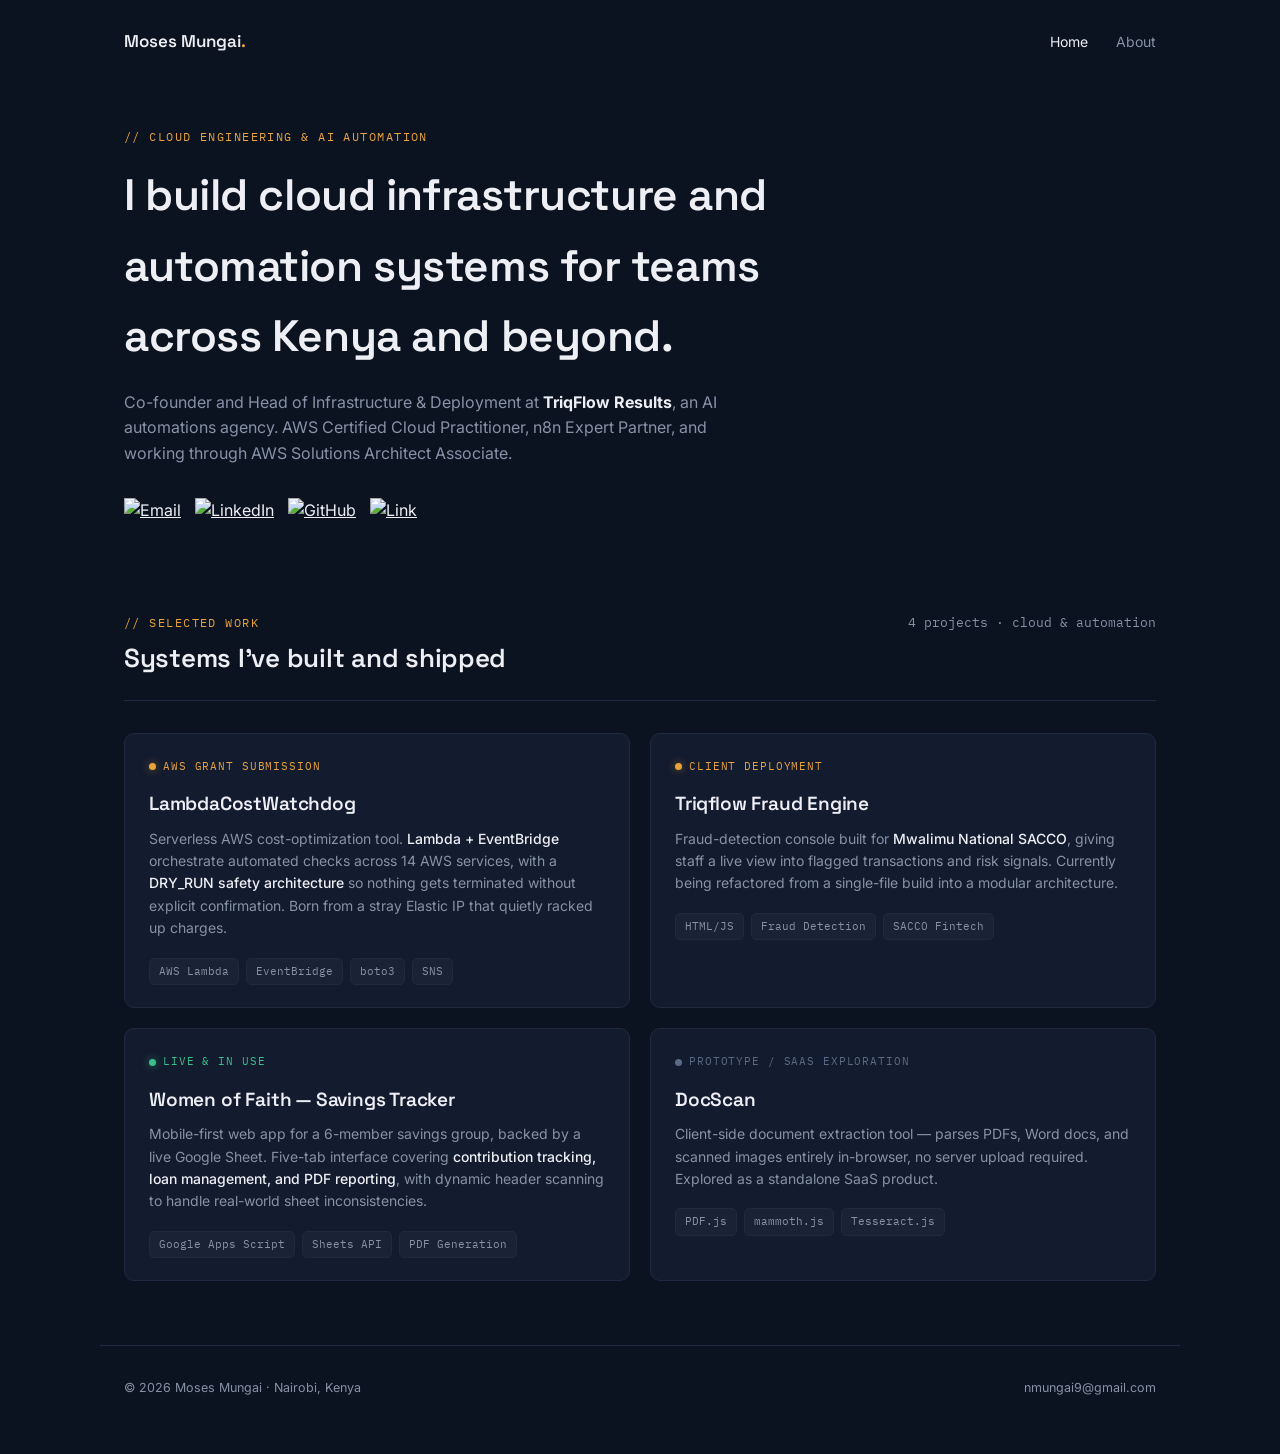
==== commit 3e8a5b1f: "Replace text links with icon buttons in hero section" ====
--- a/index.html
+++ b/index.html
@@ -25,10 +25,10 @@
   <h1>I build cloud infrastructure and automation systems for teams across Kenya and beyond.</h1>
   <p class="lede">Co-founder and Head of Infrastructure &amp; Deployment at <b style="color:var(--text)">TriqFlow Results</b>, an AI automations agency. AWS Certified Cloud Practitioner, n8n Expert Partner, and working through AWS Solutions Architect Associate.</p>
   <div class="hero-links">
-    <a href="mailto:nmungai9@gmail.com">Email</a>
-    <a href="https://www.linkedin.com/in/moses-mungai-624746160/" target="_blank" rel="noopener">LinkedIn</a>
-    <a href="https://github.com/moses910" target="_blank" rel="noopener">GitHub</a>
-    <a href="http://g.dev/Mosesmungai" target="_blank" rel="noopener">g.dev</a>
+    <a href="mailto:nmungai9@gmail.com" target="_blank" rel="noopener"><img src="https://ssl.gstatic.com/atari/images/sociallinks/email_white_28dp.png" alt="Email" width="28" height="28"></a>
+    <a href="https://www.linkedin.com/in/moses-mungai-624746160/" target="_blank" rel="noopener"><img src="https://ssl.gstatic.com/atari/images/sociallinks/linkedin_white_28dp.png" alt="LinkedIn" width="28" height="28"></a>
+    <a href="https://github.com/moses910" target="_blank" rel="noopener"><img src="https://ssl.gstatic.com/atari/images/sociallinks/github_white_28dp.png" alt="GitHub" width="28" height="28"></a>
+    <a href="http://g.dev/Mosesmungai" target="_blank" rel="noopener"><img src="https://ssl.gstatic.com/atari/images/sociallinks/link_white_28dp.png" alt="Link" width="28" height="28"></a>
   </div>
 </header>
 
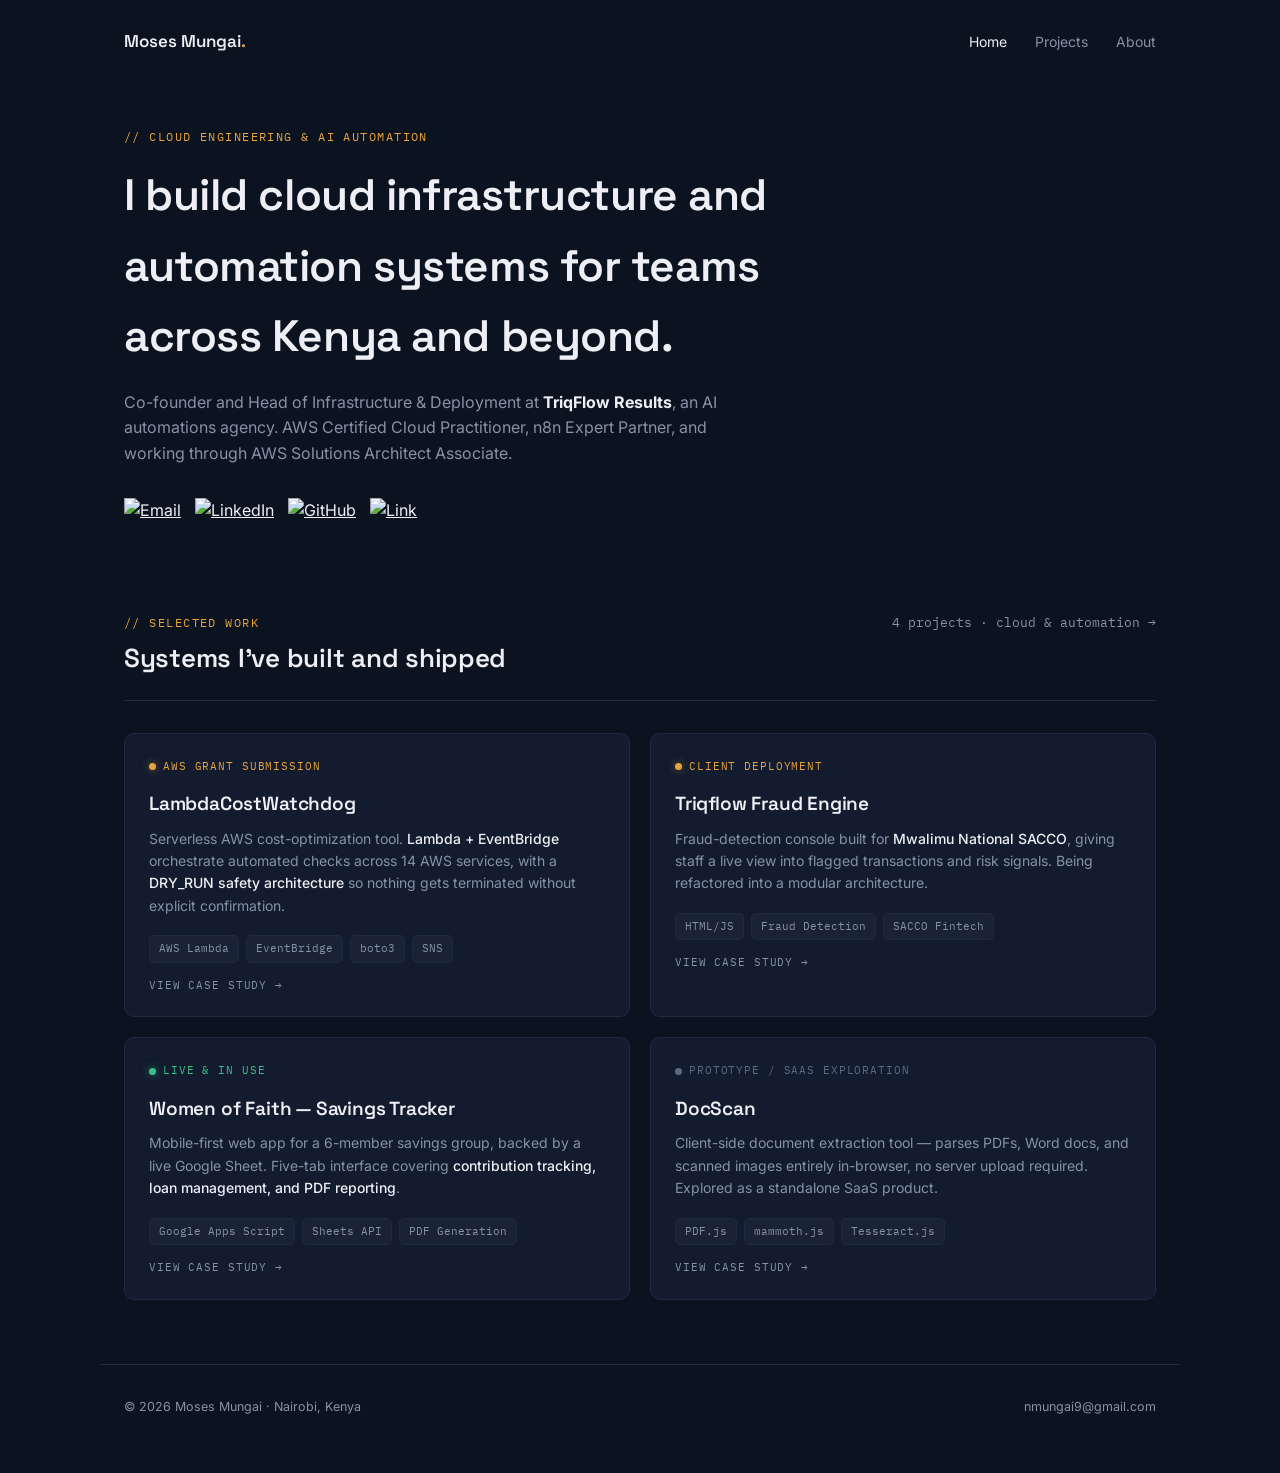
==== commit e4abdf74: "feat: add interactive project showcase page with data-driven modal system" ====
--- a/index.html
+++ b/index.html
@@ -16,6 +16,7 @@
   <a class="brand" href="index.html">Moses Mungai<span class="dot">.</span></a>
   <ul>
     <li><a class="nav-link active" href="index.html">Home</a></li>
+    <li><a class="nav-link" href="projects.html">Projects</a></li>
     <li><a class="nav-link" href="about.html">About</a></li>
   </ul>
 </nav>
@@ -38,46 +39,49 @@
       <p class="section-eyebrow mono">// selected work</p>
       <h2 class="section-title">Systems I've built and shipped</h2>
     </div>
-    <span class="section-sub mono">4 projects · cloud &amp; automation</span>
+    <a href="projects.html" class="section-sub mono" style="text-decoration:none;color:var(--text-muted);transition:color 0.15s ease;" onmouseover="this.style.color='var(--amber)'" onmouseout="this.style.color='var(--text-muted)'">4 projects · cloud &amp; automation →</a>
   </div>
 
   <div class="work-grid">
 
-    <div class="card">
+    <a class="card" href="projects.html#lambda" style="text-decoration:none;display:block;">
       <div class="status status-prod mono"><span class="dot dot-prod"></span>AWS Grant Submission</div>
       <h3>LambdaCostWatchdog</h3>
-      <p>Serverless AWS cost-optimization tool. <b>Lambda + EventBridge</b> orchestrate automated checks across 14 AWS services, with a <b>DRY_RUN safety architecture</b> so nothing gets terminated without explicit confirmation. Born from a stray Elastic IP that quietly racked up charges.</p>
+      <p>Serverless AWS cost-optimization tool. <b>Lambda + EventBridge</b> orchestrate automated checks across 14 AWS services, with a <b>DRY_RUN safety architecture</b> so nothing gets terminated without explicit confirmation.</p>
       <div class="tags mono">
         <span class="tag">AWS Lambda</span>
         <span class="tag">EventBridge</span>
         <span class="tag">boto3</span>
         <span class="tag">SNS</span>
       </div>
-    </div>
+      <p style="font-family:'IBM Plex Mono',monospace;font-size:11px;letter-spacing:0.08em;text-transform:uppercase;color:var(--text-muted);margin:14px 0 0;">View case study →</p>
+    </a>
 
-    <div class="card">
+    <a class="card" href="projects.html#fraud" style="text-decoration:none;display:block;">
       <div class="status status-prod mono"><span class="dot dot-prod"></span>Client Deployment</div>
       <h3>Triqflow Fraud Engine</h3>
-      <p>Fraud-detection console built for <b>Mwalimu National SACCO</b>, giving staff a live view into flagged transactions and risk signals. Currently being refactored from a single-file build into a modular architecture.</p>
+      <p>Fraud-detection console built for <b>Mwalimu National SACCO</b>, giving staff a live view into flagged transactions and risk signals. Being refactored into a modular architecture.</p>
       <div class="tags mono">
         <span class="tag">HTML/JS</span>
         <span class="tag">Fraud Detection</span>
         <span class="tag">SACCO Fintech</span>
       </div>
-    </div>
+      <p style="font-family:'IBM Plex Mono',monospace;font-size:11px;letter-spacing:0.08em;text-transform:uppercase;color:var(--text-muted);margin:14px 0 0;">View case study →</p>
+    </a>
 
-    <div class="card">
+    <a class="card" href="projects.html#savings" style="text-decoration:none;display:block;">
       <div class="status status-live mono"><span class="dot dot-live"></span>Live &amp; In Use</div>
       <h3>Women of Faith — Savings Tracker</h3>
-      <p>Mobile-first web app for a 6-member savings group, backed by a live Google Sheet. Five-tab interface covering <b>contribution tracking, loan management, and PDF reporting</b>, with dynamic header scanning to handle real-world sheet inconsistencies.</p>
+      <p>Mobile-first web app for a 6-member savings group, backed by a live Google Sheet. Five-tab interface covering <b>contribution tracking, loan management, and PDF reporting</b>.</p>
       <div class="tags mono">
         <span class="tag">Google Apps Script</span>
         <span class="tag">Sheets API</span>
         <span class="tag">PDF Generation</span>
       </div>
-    </div>
+      <p style="font-family:'IBM Plex Mono',monospace;font-size:11px;letter-spacing:0.08em;text-transform:uppercase;color:var(--text-muted);margin:14px 0 0;">View case study →</p>
+    </a>
 
-    <div class="card">
+    <a class="card" href="projects.html#docscan" style="text-decoration:none;display:block;">
       <div class="status status-proto mono"><span class="dot dot-proto"></span>Prototype / SaaS Exploration</div>
       <h3>DocScan</h3>
       <p>Client-side document extraction tool — parses PDFs, Word docs, and scanned images entirely in-browser, no server upload required. Explored as a standalone SaaS product.</p>
@@ -86,7 +90,8 @@
         <span class="tag">mammoth.js</span>
         <span class="tag">Tesseract.js</span>
       </div>
-    </div>
+      <p style="font-family:'IBM Plex Mono',monospace;font-size:11px;letter-spacing:0.08em;text-transform:uppercase;color:var(--text-muted);margin:14px 0 0;">View case study →</p>
+    </a>
 
   </div>
 </section>
